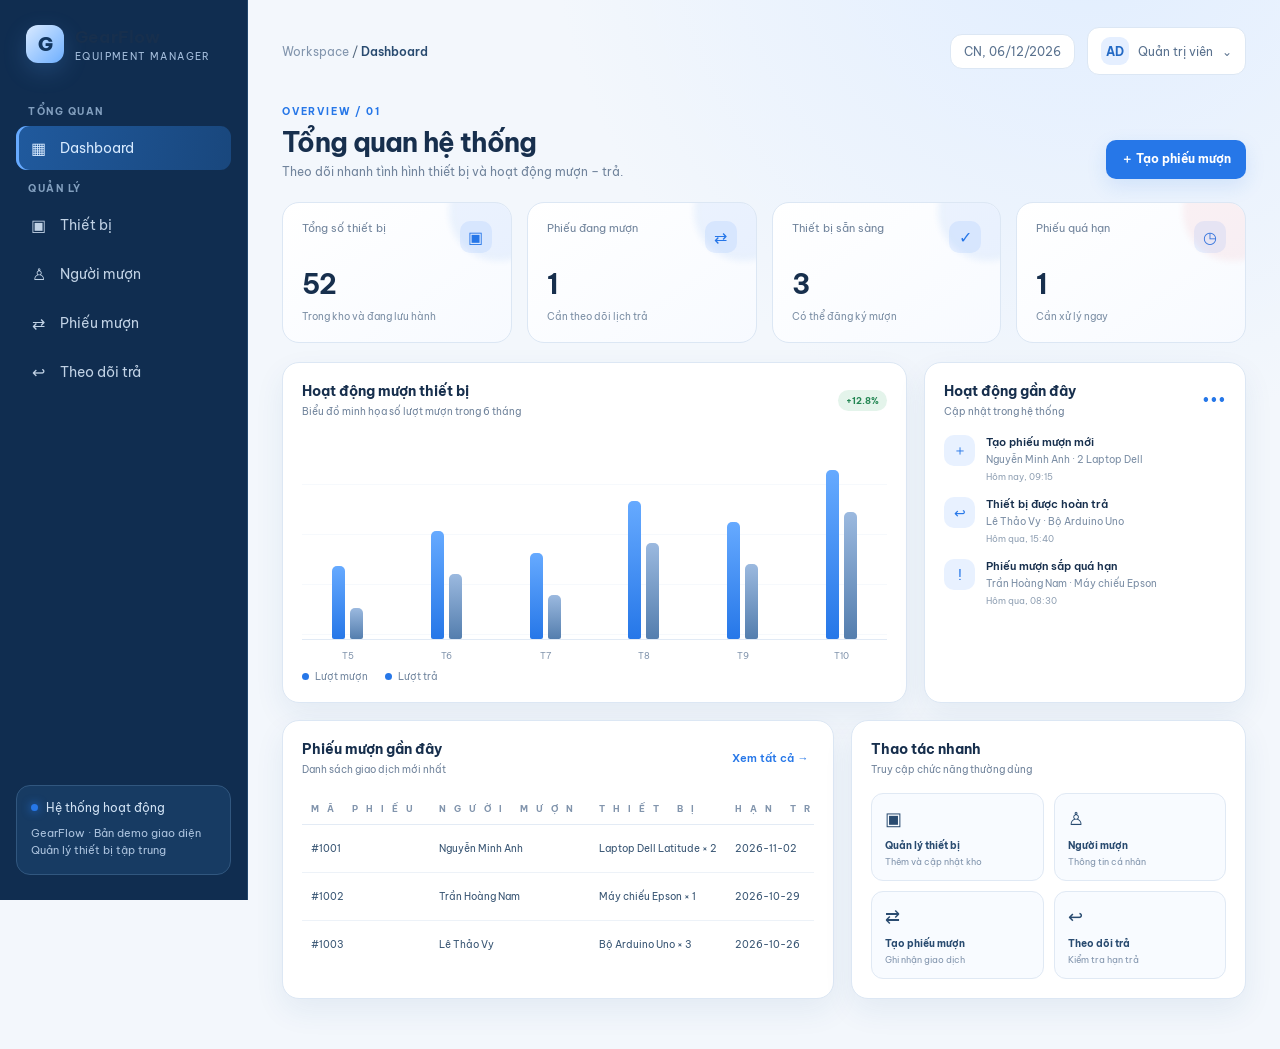
==== index.html @ e026d4c3 "form dự án create html css trang chủ" ====
<!DOCTYPE html>
<html lang="vi">
<head>
<meta charset="UTF-8">
<meta name="viewport" content="width=device-width, initial-scale=1.0">
<title>GearFlow Blue | Quản lý mượn thiết bị</title>
<link rel="preconnect" href="https://fonts.googleapis.com">
<link rel="preconnect" href="https://fonts.gstatic.com" crossorigin>
<link href="https://fonts.googleapis.com/css2?family=Be+Vietnam+Pro:wght@400;500;600;700;800&display=swap" rel="stylesheet">
<link rel="stylesheet" href="main.css">

</head>
<body>
<div class="app">
<aside class="sidebar">
  <div class="brand"><div class="brand-mark">G</div><div><strong>GearFlow</strong><small>EQUIPMENT MANAGER</small></div></div>
  <div class="nav-label">TỔNG QUAN</div>
  <nav class="nav">
    <button class="active" data-page="dashboard"><span class="ico">▦</span><span class="nav-text">Dashboard</span></button>
  </nav>
  <div class="nav-label">QUẢN LÝ</div>
  <nav class="nav">
    <button data-page="devices"><span class="ico">▣</span><span class="nav-text">Thiết bị</span></button>
    <button data-page="borrowers"><span class="ico">♙</span><span class="nav-text">Người mượn</span></button>
    <button data-page="loans"><span class="ico">⇄</span><span class="nav-text">Phiếu mượn</span></button>
    <button data-page="returns"><span class="ico">↩</span><span class="nav-text">Theo dõi trả</span></button>
  </nav>
  <div class="sidebar-bottom"><div class="online"><span class="dot"></span> Hệ thống hoạt động</div><p>GearFlow · Bản demo giao diện<br>Quản lý thiết bị tập trung</p></div>
</aside>
<main class="main">
  <div class="topbar"><div class="crumb">Workspace <span style="color:#53677d">/</span> <b id="crumb">Dashboard</b></div><div class="top-right"><div class="date-chip" id="today"></div><div class="user-chip"><div class="avatar">AD</div><span>Quản trị viên</span>⌄</div></div></div>
  <section id="page"></section>
</main>
</div>
<div class="modal-backdrop" id="modalBackdrop"><div class="modal"><div class="modal-head"><h3 id="modalTitle">Thêm mới</h3><button class="close" onclick="closeModal()">×</button></div><form id="modalForm"><div id="modalFields" class="form-grid"></div><div class="modal-actions"><button type="button" class="btn btn-ghost" onclick="closeModal()">Hủy</button><button class="btn btn-primary" type="submit">Lưu thông tin</button></div></form></div></div>
<div class="toast" id="toast"></div>
<script>
const seed = {
 devices:[
  {id:1,name:'Laptop Dell Latitude',type:'Máy tính',status:'Đang cho mượn',qty:12,icon:'💻'},
  {id:2,name:'Máy chiếu Epson',type:'Thiết bị trình chiếu',status:'Sẵn sàng',qty:6,icon:'📽️'},
  {id:3,name:'Bộ Arduino Uno',type:'Thiết bị thực hành',status:'Sẵn sàng',qty:20,icon:'🔌'},
  {id:4,name:'Camera Canon',type:'Thiết bị ghi hình',status:'Bảo trì',qty:4,icon:'📷'},
  {id:5,name:'Máy đo điện đa năng',type:'Dụng cụ đo',status:'Sẵn sàng',qty:10,icon:'🔧'}
 ],
 borrowers:[
  {id:1,name:'Nguyễn Minh Anh',unit:'Khoa Công nghệ thông tin',phone:'0901 234 567'},
  {id:2,name:'Trần Hoàng Nam',unit:'Phòng thí nghiệm A',phone:'0912 345 678'},
  {id:3,name:'Lê Thảo Vy',unit:'Khoa Điện - Điện tử',phone:'0987 654 321'}
 ],
 loans:[
  {id:1001,borrower:'Nguyễn Minh Anh',device:'Laptop Dell Latitude',qty:2,borrowDate:'2026-10-27',dueDate:'2026-11-02',returnDate:'',status:'Đang mượn'},
  {id:1002,borrower:'Trần Hoàng Nam',device:'Máy chiếu Epson',qty:1,borrowDate:'2026-10-25',dueDate:'2026-10-29',returnDate:'',status:'Quá hạn'},
  {id:1003,borrower:'Lê Thảo Vy',device:'Bộ Arduino Uno',qty:3,borrowDate:'2026-10-20',dueDate:'2026-10-26',returnDate:'2026-10-26',status:'Đã trả'}
 ]
};
let data = JSON.parse(localStorage.getItem('gearflow_demo')||'null') || seed;
let currentPage='dashboard', editing=null, modalType='';
const $=s=>document.querySelector(s);
const save=()=>localStorage.setItem('gearflow_demo',JSON.stringify(data));
const money=n=>new Intl.NumberFormat('vi-VN').format(n);
function toast(msg){const t=$('#toast');t.textContent=msg;t.classList.add('show');setTimeout(()=>t.classList.remove('show'),2200)}
function statusClass(s){return s==='Sẵn sàng'||s==='Đã trả'?'green':s==='Quá hạn'||s==='Bảo trì'?'red':s==='Đang mượn'||s==='Đang cho mượn'?'blue':'yellow'}
function head(kicker,title,desc,button=''){return `<div class="page-head"><div><div class="eyebrow">${kicker}</div><h1>${title}</h1><p>${desc}</p></div>${button}</div>`}
function stat(label,value,icon,note,color='var(--green)'){return `<div class="stat" style="--glow:${color}"><div class="stat-top"><span>${label}</span><span class="stat-icon">${icon}</span></div><strong>${value}</strong><small>${note}</small></div>`}
function dashboard(){
 const total=data.devices.reduce((s,d)=>s+Number(d.qty),0), active=data.loans.filter(x=>x.status==='Đang mượn').length, overdue=data.loans.filter(x=>x.status==='Quá hạn').length, ready=data.devices.filter(x=>x.status==='Sẵn sàng').length;
 return head('OVERVIEW / 01','Tổng quan hệ thống','Theo dõi nhanh tình hình thiết bị và hoạt động mượn – trả.','<button class="btn btn-primary" onclick="openModal(\'loan\')">＋ Tạo phiếu mượn</button>')+
 `<div class="stats">${stat('Tổng số thiết bị',total,'▣','Trong kho và đang lưu hành')}${stat('Phiếu đang mượn',active,'⇄','Cần theo dõi lịch trả', 'var(--blue)')}${stat('Thiết bị sẵn sàng',ready,'✓','Có thể đăng ký mượn')}${stat('Phiếu quá hạn',overdue,'◷','Cần xử lý ngay','var(--red)')}</div>
 <div class="grid-main"><div class="panel"><div class="panel-head"><div><h3>Hoạt động mượn thiết bị</h3><p>Biểu đồ minh họa số lượt mượn trong 6 tháng</p></div><span class="status green">+12.8%</span></div><div class="chart">${[38,56,45,72,61,88].map((v,i)=>`<div class="bar-group"><div class="bar" style="height:${v}%"></div><div class="bar alt" style="height:${Math.max(10,v-22)}%"></div><span class="bar-label">${['T5','T6','T7','T8','T9','T10'][i]}</span></div>`).join('')}</div><div class="chart-legend"><span><i class="legend-dot"></i>Lượt mượn</span><span><i class="legend-dot blue"></i>Lượt trả</span></div></div>
 <div class="panel"><div class="panel-head"><div><h3>Hoạt động gần đây</h3><p>Cập nhật trong hệ thống</p></div><span style="color:var(--green)">•••</span></div><div class="activity"><div class="activity-item"><div class="activity-icon">＋</div><div><strong>Tạo phiếu mượn mới</strong><p>Nguyễn Minh Anh · 2 Laptop Dell</p><time>Hôm nay, 09:15</time></div></div><div class="activity-item"><div class="activity-icon">↩</div><div><strong>Thiết bị được hoàn trả</strong><p>Lê Thảo Vy · Bộ Arduino Uno</p><time>Hôm qua, 15:40</time></div></div><div class="activity-item"><div class="activity-icon">!</div><div><strong>Phiếu mượn sắp quá hạn</strong><p>Trần Hoàng Nam · Máy chiếu Epson</p><time>Hôm qua, 08:30</time></div></div></div></div></div>
 <div class="lower-grid"><div class="panel"><div class="panel-head"><div><h3>Phiếu mượn gần đây</h3><p>Danh sách giao dịch mới nhất</p></div><button class="text-link" onclick="go('loans')">Xem tất cả →</button></div>${loanTable(data.loans.slice(0,4))}</div><div class="panel"><div class="panel-head"><div><h3>Thao tác nhanh</h3><p>Truy cập chức năng thường dùng</p></div></div><div class="quick-grid"><button class="quick" onclick="go('devices')"><span>▣</span><b>Quản lý thiết bị</b><small>Thêm và cập nhật kho</small></button><button class="quick" onclick="go('borrowers')"><span>♙</span><b>Người mượn</b><small>Thông tin cá nhân</small></button><button class="quick" onclick="openModal('loan')"><span>⇄</span><b>Tạo phiếu mượn</b><small>Ghi nhận giao dịch</small></button><button class="quick" onclick="go('returns')"><span>↩</span><b>Theo dõi trả</b><small>Kiểm tra hạn trả</small></button></div></div></div>`;
}
function loanTable(rows){if(!rows.length)return '<div class="empty"><div>▤</div>Chưa có phiếu mượn</div>';return `<div class="table-wrap"><table><thead><tr><th>MÃ PHIẾU</th><th>NGƯỜI MƯỢN</th><th>THIẾT BỊ</th><th>HẠN TRẢ</th><th>TRẠNG THÁI</th></tr></thead><tbody>${rows.map(l=>`<tr><td>#${l.id}</td><td>${l.borrower}</td><td>${l.device} × ${l.qty}</td><td>${l.dueDate}</td><td><span class="status ${statusClass(l.status)}">${l.status}</span></td></tr>`).join('')}</tbody></table></div>`}
function devicesPage(){return head('ASSET MANAGEMENT / 02','Quản lý thiết bị','Quản lý danh mục, số lượng và tình trạng thiết bị.','<button class="btn btn-primary" onclick="openModal(\'device\')">＋ Thêm thiết bị</button>')+`<div class="panel"><div class="toolbar"><div class="search"><input id="searchBox" placeholder="Tìm tên hoặc loại thiết bị..." oninput="filterRows()"></div><select id="filterStatus" onchange="filterRows()"><option value="">Tất cả tình trạng</option><option>Sẵn sàng</option><option>Đang cho mượn</option><option>Bảo trì</option></select></div><div id="tableArea">${deviceTable(data.devices)}</div></div>`}
function deviceTable(rows){return `<div class="table-wrap"><table><thead><tr><th>THIẾT BỊ</th><th>MÃ ID</th><th>LOẠI</th><th>SỐ LƯỢNG</th><th>TÌNH TRẠNG</th><th>THAO TÁC</th></tr></thead><tbody>${rows.map(d=>`<tr><td><div class="device-cell"><div class="device-pic">${d.icon||'▣'}</div><div><b>${d.name}</b><small>Kho thiết bị GearFlow</small></div></div></td><td>TB-${String(d.id).padStart(3,'0')}</td><td>${d.type}</td><td>${d.qty}</td><td><span class="status ${statusClass(d.status)}">${d.status}</span></td><td><button class="action-btn" onclick="editItem('device',${d.id})">Sửa</button><button class="action-btn" onclick="deleteItem('device',${d.id})">Xóa</button></td></tr>`).join('')}</tbody></table></div>`}
function borrowersPage(){return head('PEOPLE / 03','Quản lý người mượn','Lưu trữ thông tin cá nhân và đơn vị công tác.','<button class="btn btn-primary" onclick="openModal(\'borrower\')">＋ Thêm người mượn</button>')+`<div class="panel"><div class="toolbar"><div class="search"><input id="searchBox" placeholder="Tìm họ tên, đơn vị, số điện thoại..." oninput="filterRows()"></div></div><div id="tableArea">${borrowerTable(data.borrowers)}</div></div>`}
function borrowerTable(rows){return `<div class="table-wrap"><table><thead><tr><th>NGƯỜI MƯỢN</th><th>MÃ ID</th><th>ĐƠN VỊ</th><th>SỐ ĐIỆN THOẠI</th><th>THAO TÁC</th></tr></thead><tbody>${rows.map(b=>`<tr><td><div class="device-cell"><div class="avatar">${b.name.split(' ').slice(-2).map(x=>x[0]).join('')}</div><b>${b.name}</b></div></td><td>NM-${String(b.id).padStart(3,'0')}</td><td>${b.unit}</td><td>${b.phone}</td><td><button class="action-btn" onclick="editItem('borrower',${b.id})">Sửa</button><button class="action-btn" onclick="deleteItem('borrower',${b.id})">Xóa</button></td></tr>`).join('')}</tbody></table></div>`}
function loansPage(){return head('BORROWING / 04','Quản lý phiếu mượn','Tạo phiếu, ghi nhận thiết bị và thời gian mượn – trả.','<button class="btn btn-primary" onclick="openModal(\'loan\')">＋ Tạo phiếu mượn</button>')+`<div class="panel"><div class="toolbar"><div class="search"><input id="searchBox" placeholder="Tìm mã phiếu hoặc người mượn..." oninput="filterRows()"></div><select id="filterStatus" onchange="filterRows()"><option value="">Tất cả trạng thái</option><option>Đang mượn</option><option>Quá hạn</option><option>Đã trả</option></select></div><div id="tableArea">${fullLoanTable(data.loans)}</div></div>`}
function fullLoanTable(rows){return `<div class="table-wrap"><table><thead><tr><th>MÃ PHIẾU</th><th>NGƯỜI MƯỢN</th><th>THIẾT BỊ</th><th>SL</th><th>NGÀY MƯỢN</th><th>HẸN TRẢ</th><th>TRẠNG THÁI</th><th>THAO TÁC</th></tr></thead><tbody>${rows.map(l=>`<tr><td>#${l.id}</td><td>${l.borrower}</td><td>${l.device}</td><td>${l.qty}</td><td>${l.borrowDate}</td><td>${l.dueDate}</td><td><span class="status ${statusClass(l.status)}">${l.status}</span></td><td>${l.status!=='Đã trả'?`<button class="action-btn" onclick="markReturned(${l.id})">Xác nhận trả</button>`:'—'}</td></tr>`).join('')}</tbody></table></div>`}
function returnsPage(){const active=data.loans.filter(l=>l.status!=='Đã trả');return head('RETURN TRACKING / 05','Theo dõi trả thiết bị','Kiểm tra hạn trả, xác nhận hoàn trả và ghi nhận tình trạng.','')+`<div class="stats">${stat('Chờ hoàn trả',active.length,'↩','Phiếu chưa hoàn tất')}${stat('Quá hạn',active.filter(l=>l.status==='Quá hạn').length,'◷','Cần liên hệ người mượn','var(--red)')}${stat('Đã hoàn tất',data.loans.filter(l=>l.status==='Đã trả').length,'✓','Đã xác nhận trả')}${stat('Đang mượn',active.filter(l=>l.status==='Đang mượn').length,'⇄','Trong thời hạn','var(--blue)')}</div><div class="panel"><div class="panel-head"><div><h3>Danh sách cần theo dõi</h3><p>Xác nhận trả sau khi kiểm tra thiết bị thực tế</p></div></div>${fullLoanTable(active)}</div>`}
function render(){const names={dashboard:'Dashboard',devices:'Thiết bị',borrowers:'Người mượn',loans:'Phiếu mượn',returns:'Theo dõi trả'};$('#crumb').textContent=names[currentPage];$('#page').innerHTML=({dashboard,devices:devicesPage,borrowers:borrowersPage,loans:loansPage,returns:returnsPage}[currentPage])();document.querySelectorAll('.nav button').forEach(b=>b.classList.toggle('active',b.dataset.page===currentPage))}
function go(p){currentPage=p;render()}
document.querySelectorAll('.nav button').forEach(b=>b.addEventListener('click',()=>go(b.dataset.page)));
function filterRows(){const q=($('#searchBox')?.value||'').toLowerCase(),s=$('#filterStatus')?.value||'';if(currentPage==='devices')$('#tableArea').innerHTML=deviceTable(data.devices.filter(x=>(x.name+x.type).toLowerCase().includes(q)&&(!s||x.status===s)));if(currentPage==='borrowers')$('#tableArea').innerHTML=borrowerTable(data.borrowers.filter(x=>(x.name+x.unit+x.phone).toLowerCase().includes(q)));if(currentPage==='loans')$('#tableArea').innerHTML=fullLoanTable(data.loans.filter(x=>(String(x.id)+x.borrower+x.device).toLowerCase().includes(q)&&(!s||x.status===s)))}
const schemas={
 device:[['name','Tên thiết bị','text'],['type','Loại thiết bị','text'],['qty','Số lượng','number'],['status','Tình trạng','select',['Sẵn sàng','Đang cho mượn','Bảo trì']],['icon','Biểu tượng (emoji)','text']],
 borrower:[['name','Họ và tên','text'],['unit','Đơn vị','text'],['phone','Số điện thoại','tel']],
 loan:[['borrower','Người mượn','selectBorrower'],['device','Thiết bị','selectDevice'],['qty','Số lượng mượn','number'],['borrowDate','Ngày mượn','date'],['dueDate','Ngày hẹn trả','date']]
};
function openModal(type,item=null){modalType=type;editing=item;const labels={device:'Thiết bị',borrower:'Người mượn',loan:'Phiếu mượn'};$('#modalTitle').textContent=(item?'Cập nhật ':'Thêm ')+labels[type];$('#modalFields').innerHTML=schemas[type].map(f=>{let [key,label,kind,opts]=f,val=item?.[key]??(key==='qty'?1:'');let control=kind==='select'?`<select name="${key}">${opts.map(o=>`<option ${o===val?'selected':''}>${o}</option>`).join('')}</select>`:kind==='selectBorrower'?`<select name="${key}">${data.borrowers.map(b=>`<option ${b.name===val?'selected':''}>${b.name}</option>`).join('')}</select>`:kind==='selectDevice'?`<select name="${key}">${data.devices.map(d=>`<option ${d.name===val?'selected':''}>${d.name}</option>`).join('')}</select>`:`<input name="${key}" type="${kind}" value="${val}" ${key==='qty'?'min="1"':''} required>`;return `<div class="form-group ${key==='unit'?'full':''}"><label>${label}</label>${control}</div>`}).join('');$('#modalBackdrop').classList.add('show')}
function closeModal(){$('#modalBackdrop').classList.remove('show')}
$('#modalForm').addEventListener('submit',e=>{e.preventDefault();const obj=Object.fromEntries(new FormData(e.target).entries());if(modalType==='device'||modalType==='loan')obj.qty=Number(obj.qty);if(editing){const arr=modalType==='device'?data.devices:modalType==='borrower'?data.borrowers:data.loans;Object.assign(arr.find(x=>x.id===editing.id),obj)}else if(modalType==='loan'){obj.id=Math.max(1000,...data.loans.map(x=>x.id))+1;obj.returnDate='';obj.status='Đang mượn';data.loans.unshift(obj)}else{const arr=modalType==='device'?data.devices:data.borrowers;obj.id=Math.max(0,...arr.map(x=>x.id))+1;data[modalType==='device'?'devices':'borrowers'].unshift(obj)}save();closeModal();render();toast('Đã lưu thông tin thành công')});
function editItem(type,id){const arr=type==='device'?data.devices:data.borrowers;openModal(type,arr.find(x=>x.id===id))}
function deleteItem(type,id){if(!confirm('Bạn có chắc muốn xóa mục này?'))return;const key=type==='device'?'devices':'borrowers';data[key]=data[key].filter(x=>x.id!==id);save();render();toast('Đã xóa dữ liệu')}
function markReturned(id){const l=data.loans.find(x=>x.id===id);if(!l)return;l.status='Đã trả';l.returnDate=new Date().toISOString().slice(0,10);save();render();toast('Đã xác nhận hoàn trả thiết bị')}
$('#today').textContent=new Intl.DateTimeFormat('vi-VN',{weekday:'short',day:'2-digit',month:'2-digit',year:'numeric'}).format(new Date());
render();
</script>
</body>
</html>
---- main.css ----
:root{
  --bg:#0b1018;--panel:#121b27;
  --panel2:#172332;--line:#253447;
  --text:#edf4fb;--muted:#91a2b7;
  --green:#42e0a1;--green2:#1a9d75;
  --blue:#58a6ff;--yellow:#f6c768;
  --red:#ff6b78;--purple:#b79aff;
  --radius:17px;--shadow:0 16px 40px rgba(0,0,0,.22)
}
*{box-sizing:border-box}
body{
    margin:0;
    background:radial-gradient(circle at 80% -10%,#1a3440 0,transparent 30%),var(--bg);color:var(--text);
    font-family:'Be Vietnam Pro',sans-serif;
    font-size:14px}
button,input,select{
    font:inherit
}
button{
    cursor:pointer
}
.app{
    display:flex;
    min-height:100vh
}
.sidebar{
    width:248px;
    background:#0d1520;
    border-right:1px solid var(--line);
    padding:25px 16px;position:fixed;
    inset:0 auto 0 0;display:flex;
    flex-direction:column;
    z-index:5
}
.brand{
    display:flex;
    align-items:center;
    gap:11px;
    padding:0 10px 30px
}
.brand-mark{
    width:38px;
    height:38px;
    border-radius:12px;
    background:linear-gradient(135deg,var(--green),#158b80);
    display:grid;
    place-items:center;
    color:#07140f;
    font-weight:900;
    font-size:19px;
    box-shadow:0 8px 24px #25d69a33
}
.brand strong{
    font-size:17px;
    letter-spacing:.2px
}
.brand small{
    display:block;
    color:var(--muted);
    font-size:10px;
    margin-top:2px;
    letter-spacing:1.4px
}
.nav-label{
    font-size:10px;
    color:#64768b;
    font-weight:700;
    letter-spacing:1.5px;
    padding:12px 12px 8px
}
.nav{
    display:grid;
    gap:5px
}
.nav button{
    border:0;
    background:transparent;
    color:#9eafc2;
    text-align:left;
    padding:12px 13px;
    border-radius:11px;
    display:flex;
    align-items:center;
    gap:12px;
    transition:.2s
}
.nav button:hover{
    background:#172536;
    color:#fff
}
.nav button.active{
    background:linear-gradient(100deg,#1b493e,#17352f);
    color:var(--green);
    box-shadow:inset 3px 0 var(--green)
}
.nav .ico{
    width:19px;
    text-align:center;
    font-size:16px
}
.sidebar-bottom{
    margin-top:auto;
    border:1px solid var(--line);
    border-radius:14px;
    padding:14px;
    background:#121e2b
}
.online{
    display:flex;
    align-items:center;
    gap:8px;
    color:#b8c6d5;
    font-size:12px
}
.dot{
    width:7px;
    height:7px;
    background:var(--green);
    border-radius:50%;
    box-shadow:0 0 10px var(--green)
}
.sidebar-bottom p{
    font-size:11px;
    color:var(--muted);
    line-height:1.6;margin:10px 0 0
}
.main{
    margin-left:248px;
    width:calc(100% - 248px);
    padding:27px 34px 50px;
    max-width:1700px
}
.topbar{
    display:flex;
    justify-content:space-between;
    align-items:center;
    margin-bottom:30px;
    gap:16px
}
.crumb{
    color:var(--muted);
    font-size:12px
}
.crumb b{
    color:var(--text);
    font-weight:600
}
.top-right{
    display:flex;
    align-items:center;
    gap:12px
}
.date-chip,.user-chip{
    border:1px solid var(--line);
    background:#111b27;border-radius:12px;
    padding:9px 13px;
    color:#b9c8d8;
    font-size:12px
}
.user-chip{
    display:flex;
    align-items:center;
    gap:9px
}
.avatar{
    width:28px;
    height:28px;
    border-radius:9px;
    background:#254c48;
    color:var(--green);
    display:grid;
    place-items:center;
    font-weight:700
}
.page-head{
    display:flex;
    justify-content:space-between;
    align-items:flex-end;
    margin-bottom:23px;
    gap:15px
}
.eyebrow{
    color:var(--green);
    font-size:10px;
    letter-spacing:1.8px;
    font-weight:700;
    text-transform:uppercase
}
.page-head h1{
    font-size:27px;
    margin:7px 0 5px;
    letter-spacing:-.7px
}
.page-head p{
    margin:0;
    color:var(--muted);
    font-size:12px
}
.btn{
    border:0;
    border-radius:10px;
    padding:11px 15px;
    font-weight:700;
    font-size:12px;
    display:inline-flex;
    align-items:center;
    gap:8px
}
.btn-primary{
    background:var(--green);
    color:#06150f;
    box-shadow:0 7px 20px #42e0a122
}
.btn-primary:hover{
    background:#6af0b9
}
.btn-ghost{
    background:#1a2939;
    color:#d7e4f1;
    border:1px solid var(--line)
}
.btn-danger{
    background:#48232c;
    color:#ff9aa4;
    border:1px solid #67313b
}
.stats{
    display:grid;
    grid-template-columns:repeat(4,1fr);
    gap:15px;
    margin-bottom:19px
}
.stat{
    background:linear-gradient(145deg,#152231,#111a26);
    border:1px solid var(--line);border-radius:var(--radius);
    padding:18px 19px;
    position:relative;
    overflow:hidden
}
.stat:after{
    content:"";
    position:absolute;
    width:100px;
    height:100px;
    border-radius:50%;
    right:-38px;
    top:-42px;
    background:var(--glow,#42e0a1);
    opacity:.08;filter:blur(3px)
}
.stat-top{
    display:flex;
    justify-content:space-between;
    color:var(--muted);
    font-size:11px
}
.stat-icon{
    width:32px;
    height:32px;
    border-radius:10px;
    background:#203b38;
    color:var(--green);
    display:grid;
    place-items:center;
    font-size:16px
}
.stat strong{
    display:block;
    font-size:27px;
    margin:14px 0 5px;
    letter-spacing:-1px
}
.stat small{
    color:var(--muted);
    font-size:10px
}
.up{
    color:var(--green)!important
}
.grid-main{
    display:grid;
    grid-template-columns:minmax(0,1.65fr) minmax(260px,.85fr);
    gap:17px
}
.panel{
    background:var(--panel);
    border:1px solid var(--line);
    border-radius:var(--radius);
    padding:19px;box-shadow:var(--shadow);
    min-width:0
}
.panel-head{
    display:flex;
    justify-content:space-between;
    align-items:center;
    margin-bottom:17px;
    gap:10px
}
.panel-head h3{
    margin:0;
    font-size:14px
}
.panel-head p{
    margin:5px 0 0;
    color:var(--muted);
    font-size:10px
}
.text-link{
    background:none;
    border:0;
    color:var(--green);
    font-size:11px;
    font-weight:600
}
.chart{
    height:205px;
    display:flex;
    align-items:flex-end;
    gap:15px;
    padding:12px 4px 0;
    border-bottom:1px solid var(--line);
    background:repeating-linear-gradient(to bottom,transparent 0,transparent 49px,#233142 50px)
}
.bar-group{
    height:100%;
    flex:1;
    display:flex;
    align-items:flex-end;
    justify-content:center;
    gap:5px;position:relative
}
.bar{
    width:13px;
    border-radius:5px 5px 2px 2px;
    background:linear-gradient(180deg,var(--green),#1b8d70);
    min-height:4px
}
.bar.alt{
    background:linear-gradient(180deg,#538fca,#315b8b)
}
.bar-label{
    position:absolute;
    bottom:-22px;
    color:#8192a6;
    font-size:9px
}
.chart-legend{
    display:flex;
    gap:17px;
    margin-top:30px;
    color:var(--muted);
    font-size:10px
}
.legend-dot{
    display:inline-block;
    width:7px;
    height:7px;
    border-radius:50%;
    margin-right:6px;
    background:var(--green)
}
.legend-dot.blue{
    background:var(--blue)
}
.activity{
    display:grid;
    gap:15px
}
.activity-item{
    display:flex;
    gap:11px;
    align-items:flex-start
}
.activity-icon{
    width:31px;
    height:31px;
    border-radius:10px;
    background:#20372f;
    color:var(--green);
    display:grid;
    place-items:center;
    flex:none
}
.activity-item strong{
    display:block;
    font-size:11px;
    font-weight:600
}
.activity-item p{
    font-size:10px;
    color:var(--muted);
    margin:4px 0 0
}
.activity-item time{
    display:block;
    font-size:9px;
    color:#71849a;
    margin-top:5px
}
.lower-grid{
    display:grid;
    grid-template-columns:
    1.4fr 1fr;
    gap:17px;
    margin-top:17px
}
.table-wrap{
    overflow:auto
}
table{
    width:100%;
    border-collapse:collapse;
    white-space:nowrap
}
th{
    text-align:left;
    color:#75899f;
    font-size:9px;
    font-weight:700;
    letter-spacing:8px;
    padding:10px 9px;
    border-bottom:1px solid var(--line)
}
td{
    padding:13px 9px;
    border-bottom:1px solid #202d3c;
    font-size:10px;
    color:#d2deea
}
tbody tr:last-child td{
    border-bottom:0
}
.device-cell{
    display:flex;
    align-items:center;
    gap:9px
}
.device-pic{
    width:31px;
    height:31px;
    border-radius:9px;
    background:#20313c;
    display:grid;
    place-items:center;
    font-size:15px
}
.device-cell b{
    font-size:10px
}
.device-cell small{
    display:block;
    color:var(--muted);
    font-size:9px;
    margin-top:3px
}
.status{
    padding:5px 8px;
    border-radius:20px;
    font-size:9px;
    font-weight:700;
    display:inline-block
}
.status.green{
    background:#153a30;
    color:#5ce7ad
}
.status.yellow{
    background:#40351d;
    color:#f6ce75
}
.status.red{
    background:#42232b;
    color:#ff8c98
}
.status.blue{
    background:#1b3048;
    color:#83bdff
}
.quick-grid{
    display:grid;
    grid-template-columns:1fr 1fr;
    gap:10px
}
.quick{
    border:1px solid var(--line);
    border-radius:12px;
    padding:13px;
    background:#142130;
    color:#dbe6f1;
    text-align:left
}
.quick:hover{
    border-color:#3c8c72;
    background:#18302e
}
.quick span{
    font-size:18px
}
.quick b{
    display:block;
    font-size:10px;
    margin-top:9px
}
.quick small{
    display:block;
    color:var(--muted);
    font-size:9px;
    margin-top:4px
}
.toolbar{
    display:flex;
    gap:10px;
    flex-wrap:wrap;
    margin-bottom:15px
}
.search{
    flex:1;
    min-width:190px;
    position:relative
}
.search input{
    width:100%;
    padding:11px 13px 11px 36px
}
.search:before{
    content:"⌕";
    position:absolute;
    left:13px;
    top:7px;
    font-size:21px;
    color:#8294a8
}
.field,input,select{
    background:#0f1925;
    border:1px solid var(--line);
    color:var(--text);
    border-radius:9px;
    padding:10px 11px;
    outline:none
}
.field:focus,input:focus,select:focus{
    border-color:var(--green);
    box-shadow:0 0 0 3px #42e0a11a
}
.toolbar select{
    min-width:145px
}
.action-btn{
    border:1px solid var(--line);
    background:#1a2938;
    color:#bcd0e0;
    border-radius:8px;
    padding:6px 9px;
    font-size:10px;
    margin-right:4px
}
.action-btn:hover{
    border-color:var(--green);
    color:var(--green)
}
.form-grid{
    display:grid;
    grid-template-columns:1fr 1fr;
    gap:13px
}
.form-group{
    display:grid;
    gap:6px
}
.form-group label{
    font-size:10px;
    color:#a9b9c9
}
.form-group input,.form-group select{
    width:100%
}
.form-group.full{
    grid-column:1/-1
}
.modal-backdrop{
    position:fixed;
    inset:0;background:#03070dcc;
    display:none;
    align-items:center;
    justify-content:center;
    padding:18px;
    z-index:20
}
.modal-backdrop.show{
    display:flex
}
.modal{
    width:min(520px,100%);
    background:#121d2a;
    border:1px solid #304257;
    border-radius:18px;
    padding:22px;
    box-shadow:0 30px 90px #0009
}
.modal-head{
    display:flex;
    justify-content:space-between;
    align-items:center;
    margin-bottom:18px
}
.modal-head h3{
    margin:0;
    font-size:16px
}
.close{
    background:none;
    border:0;
    color:#9aabba;
    font-size:23px
}
.modal-actions{
    display:flex;justify-content:flex-end;
    gap:9px;
    margin-top:20px
}
.empty{
    text-align:center;
    padding:35px;
    color:var(--muted)
}
.empty div{
    font-size:30px;
    margin-bottom:10px
}
.toast{
    position:fixed;
    right:24px;
    bottom:24px;
    background:#18372e;
    border:1px solid #2d765d;
    color:#a6f4d1;
    padding:12px 17px;
    border-radius:11px;
    font-size:12px;
    opacity:0;
    transform:translateY(10px);
    transition:25s;
    pointer-events:none;
    z-index:40
}
.toast.show{
    opacity:1;
    transform:translateY(0)
}
.mobile-menu{
    display:none
}
@media(max-width:1050px){
    .stats{
        grid-template-columns:repeat(2,1fr)
    }
    .grid-main,.lower-grid{
        grid-template-columns:1fr
    }
}
@media(max-width:720px){
    .sidebar{
        width:72px;
        padding:20px 9px
    }
    .brand{
        padding:0 7px 25px
    }
    .brand strong,.brand small,.nav-label,.nav button .nav-text,.sidebar-bottom{
        display:none
    }
    .nav button{
        justify-content:center;
        padding:13px 8px
    }
    .main{
        margin-left:72px;
        width:calc(100% - 72px);
        padding:20px 14px
    }
    .topbar{
        align-items:flex-start
    }
    .date-chip{
        display:none
    }
    .page-head{
        align-items:flex-start;
        flex-direction:column
    }
    .stats{
        gap:9px
    }
    .stat{
        padding:14px
    }
    .stat strong{
        font-size:23px
    }
    .stat-top{
        font-size:10px
    }
    .form-grid{
        grid-template-columns:1fr
    }
    .form-group.full{
        grid-column:auto
    }
}

/* BLUE THEME OVERRIDES */
:root{
 --bg:#f3f7fc;
 --panel:#ffffff;
 --panel2:#edf4fc;
 --line:#dce7f4;
 --text:#172f4d;
 --muted:#71849c;
 --green:#2677e8;
 --green2:#185fc0;
 --blue:#2677e8;
 --yellow:#e6a23c;
 --red:#e45c68;
 --purple:#8a76d6;
 --shadow:0 12px 30px rgba(31,76,130,.075)
}
body{
    background:radial-gradient(circle at 85% -10%,#e0edff 0,transparent 34%),var(--bg);color:var(--text)
}
.sidebar{
    background:#102d50;
    border-right:1px solid #23466c
}
.brand-mark{
    background:linear-gradient(135deg,#d9eaff,#6eafff);
    color:#12365f;
    box-shadow:0 8px 24px #66aaff33
}
.brand small{
    color:#a8c1df
}
.nav-label{
    color:#829fbe
}
.nav button{
    color:#c1d2e5
}
.nav button:hover{
    background:#1c416b;
    color:#fff
}
.nav button.active{
    background:linear-gradient(100deg,#205a9e,#19477d);
    color:#d7eaff;
    box-shadow:inset 3px 0 #67aaff
}
.sidebar-bottom{
    background:#173b63;
    border-color:#31577f
}
.online{
    color:#d1e2f4
}
.sidebar-bottom p{
    color:#adc4df
}
.crumb{
    color:#8295ad
}
.crumb b{
    color:#294b70
}
.date-chip,.user-chip{
    border-color:var(--line);
    background:#fff;
    color:#59718e
}
.avatar{
    background:#e5efff;
    color:#2369c4
}
.eyebrow{
    color:#2677e8
}
.stat{
    background:linear-gradient(145deg,#fff,#f7faff);
    border-color:var(--line)
}
.stat-top{
    color:#71849c
}
.stat-icon{
    background:#e7f0ff;
    color:#2677e8
}
.stat small{
    color:#7c8fa5
}
.panel{
    background:#fff;
    border-color:var(--line);
    box-shadow:var(--shadow)
}
.chart{
    border-bottom-color:#e1eaf5;
    background:repeating-linear-gradient(to bottom,transparent 0,transparent 49px,#edf3fa 50px)
}
.bar{
    background:linear-gradient(180deg,#66aaff,#2677e8)
}
.bar.alt{
    background:linear-gradient(180deg,#9bb9df,#547eae)
}
.bar-label{
    color:#8295ad
}
.chart-legend{
    color:#7488a0
}
.activity-icon{
    background:#e8f1ff;
    color:#2677e8
}
.activity-item p{
    color:#7b8ea5
}
.activity-item time{
    color:#91a1b4
}
th{
    color:#8295ad;border-bottom-color:#e3ebf5
}
td{
    color:#385573;border-bottom-color:#edf2f8
}
.device-pic{
    background:#eaf2fc
}
.status.green{
    background:#e4f4eb;
    color:#238653
}
.status.yellow{
    background:#fff3dc;
    color:#a8751e
}
.status.red{
    background:#fde9eb;
    color:#c34653
}
.status.blue{background:#e5efff;
    color:#276bc2
}
.quick{border-color:#e0e9f4;
    background:#f8fbff;
    color:#294b70
}
.quick:hover{
    border-color:#8ab8f0;
    background:#f0f6ff
}
.quick small{
    color:#8295ad
}
.field,input,select{
    background:#fbfdff;
    border-color:#dce7f4;
    color:#25496e
}
.field:focus,input:focus,select:focus{
    border-color:#5c9bea;
    box-shadow:0 0 0 3px #2677e81a
}
.toolbar select{
    background:#fbfdff
}
.search:before{
    color:#8aa0b9
}
.action-btn{
    border-color:#dce7f4;
    background:#f2f7fd;
    color:#527293
}
.action-btn:hover{
    border-color:#70a9ee;
    color:#236dca
}
.modal-backdrop{
    background:#102d5099
}
.modal{
    background:#fff;
    border-color:#d7e5f5;
    box-shadow:0 30px 90px #244a7330
}
.modal-head h3{
    color:#23466b
}
.close{
    color:#8498ae
}
.btn-primary{
    background:#2677e8;
    color:#fff;
    box-shadow:0 7px 20px #2677e822
}
.btn-primary:hover{
    background:#185fc0
}
.btn-ghost{
    background:#f2f7fd;
    color:#456582;
    border-color:#dce7f4
}
.btn-danger{
    background:#fde9eb;
    color:#bf4651;
    border-color:#f3cbd0
}
.text-link{
    color:#2677e8
}
.toast{
    background:#e8f2ff;
    border-color:#b6d3f7;
    color:#245d9d
}
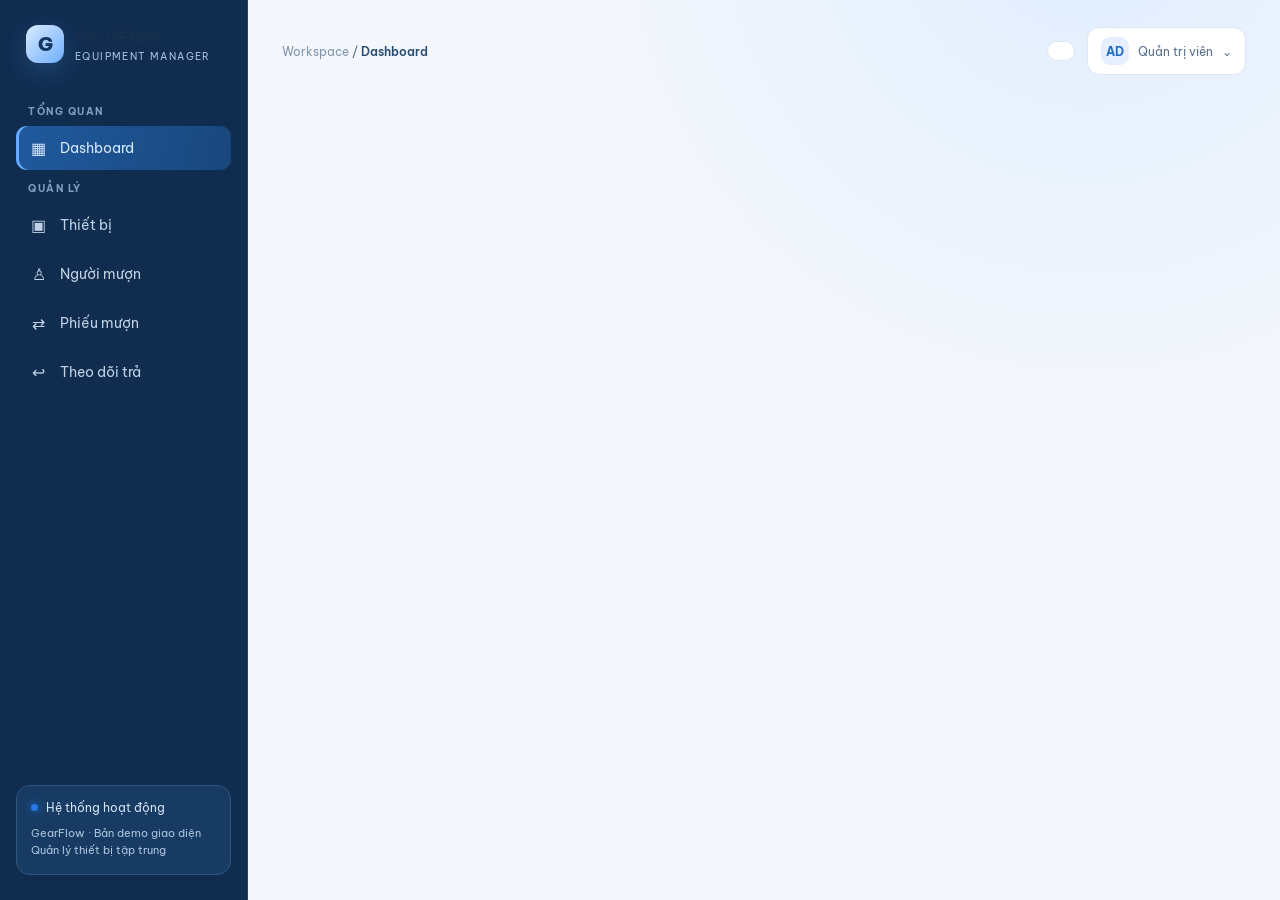
==== commit 2b5ff1c2: "Tách js ra khỏi html" ====
--- a/index.html
+++ b/index.html
@@ -34,68 +34,7 @@
 </div>
 <div class="modal-backdrop" id="modalBackdrop"><div class="modal"><div class="modal-head"><h3 id="modalTitle">Thêm mới</h3><button class="close" onclick="closeModal()">×</button></div><form id="modalForm"><div id="modalFields" class="form-grid"></div><div class="modal-actions"><button type="button" class="btn btn-ghost" onclick="closeModal()">Hủy</button><button class="btn btn-primary" type="submit">Lưu thông tin</button></div></form></div></div>
 <div class="toast" id="toast"></div>
-<script>
-const seed = {
- devices:[
-  {id:1,name:'Laptop Dell Latitude',type:'Máy tính',status:'Đang cho mượn',qty:12,icon:'💻'},
-  {id:2,name:'Máy chiếu Epson',type:'Thiết bị trình chiếu',status:'Sẵn sàng',qty:6,icon:'📽️'},
-  {id:3,name:'Bộ Arduino Uno',type:'Thiết bị thực hành',status:'Sẵn sàng',qty:20,icon:'🔌'},
-  {id:4,name:'Camera Canon',type:'Thiết bị ghi hình',status:'Bảo trì',qty:4,icon:'📷'},
-  {id:5,name:'Máy đo điện đa năng',type:'Dụng cụ đo',status:'Sẵn sàng',qty:10,icon:'🔧'}
- ],
- borrowers:[
-  {id:1,name:'Nguyễn Minh Anh',unit:'Khoa Công nghệ thông tin',phone:'0901 234 567'},
-  {id:2,name:'Trần Hoàng Nam',unit:'Phòng thí nghiệm A',phone:'0912 345 678'},
-  {id:3,name:'Lê Thảo Vy',unit:'Khoa Điện - Điện tử',phone:'0987 654 321'}
- ],
- loans:[
-  {id:1001,borrower:'Nguyễn Minh Anh',device:'Laptop Dell Latitude',qty:2,borrowDate:'2026-10-27',dueDate:'2026-11-02',returnDate:'',status:'Đang mượn'},
-  {id:1002,borrower:'Trần Hoàng Nam',device:'Máy chiếu Epson',qty:1,borrowDate:'2026-10-25',dueDate:'2026-10-29',returnDate:'',status:'Quá hạn'},
-  {id:1003,borrower:'Lê Thảo Vy',device:'Bộ Arduino Uno',qty:3,borrowDate:'2026-10-20',dueDate:'2026-10-26',returnDate:'2026-10-26',status:'Đã trả'}
- ]
-};
-let data = JSON.parse(localStorage.getItem('gearflow_demo')||'null') || seed;
-let currentPage='dashboard', editing=null, modalType='';
-const $=s=>document.querySelector(s);
-const save=()=>localStorage.setItem('gearflow_demo',JSON.stringify(data));
-const money=n=>new Intl.NumberFormat('vi-VN').format(n);
-function toast(msg){const t=$('#toast');t.textContent=msg;t.classList.add('show');setTimeout(()=>t.classList.remove('show'),2200)}
-function statusClass(s){return s==='Sẵn sàng'||s==='Đã trả'?'green':s==='Quá hạn'||s==='Bảo trì'?'red':s==='Đang mượn'||s==='Đang cho mượn'?'blue':'yellow'}
-function head(kicker,title,desc,button=''){return `<div class="page-head"><div><div class="eyebrow">${kicker}</div><h1>${title}</h1><p>${desc}</p></div>${button}</div>`}
-function stat(label,value,icon,note,color='var(--green)'){return `<div class="stat" style="--glow:${color}"><div class="stat-top"><span>${label}</span><span class="stat-icon">${icon}</span></div><strong>${value}</strong><small>${note}</small></div>`}
-function dashboard(){
- const total=data.devices.reduce((s,d)=>s+Number(d.qty),0), active=data.loans.filter(x=>x.status==='Đang mượn').length, overdue=data.loans.filter(x=>x.status==='Quá hạn').length, ready=data.devices.filter(x=>x.status==='Sẵn sàng').length;
- return head('OVERVIEW / 01','Tổng quan hệ thống','Theo dõi nhanh tình hình thiết bị và hoạt động mượn – trả.','<button class="btn btn-primary" onclick="openModal(\'loan\')">＋ Tạo phiếu mượn</button>')+
- `<div class="stats">${stat('Tổng số thiết bị',total,'▣','Trong kho và đang lưu hành')}${stat('Phiếu đang mượn',active,'⇄','Cần theo dõi lịch trả', 'var(--blue)')}${stat('Thiết bị sẵn sàng',ready,'✓','Có thể đăng ký mượn')}${stat('Phiếu quá hạn',overdue,'◷','Cần xử lý ngay','var(--red)')}</div>
- <div class="grid-main"><div class="panel"><div class="panel-head"><div><h3>Hoạt động mượn thiết bị</h3><p>Biểu đồ minh họa số lượt mượn trong 6 tháng</p></div><span class="status green">+12.8%</span></div><div class="chart">${[38,56,45,72,61,88].map((v,i)=>`<div class="bar-group"><div class="bar" style="height:${v}%"></div><div class="bar alt" style="height:${Math.max(10,v-22)}%"></div><span class="bar-label">${['T5','T6','T7','T8','T9','T10'][i]}</span></div>`).join('')}</div><div class="chart-legend"><span><i class="legend-dot"></i>Lượt mượn</span><span><i class="legend-dot blue"></i>Lượt trả</span></div></div>
- <div class="panel"><div class="panel-head"><div><h3>Hoạt động gần đây</h3><p>Cập nhật trong hệ thống</p></div><span style="color:var(--green)">•••</span></div><div class="activity"><div class="activity-item"><div class="activity-icon">＋</div><div><strong>Tạo phiếu mượn mới</strong><p>Nguyễn Minh Anh · 2 Laptop Dell</p><time>Hôm nay, 09:15</time></div></div><div class="activity-item"><div class="activity-icon">↩</div><div><strong>Thiết bị được hoàn trả</strong><p>Lê Thảo Vy · Bộ Arduino Uno</p><time>Hôm qua, 15:40</time></div></div><div class="activity-item"><div class="activity-icon">!</div><div><strong>Phiếu mượn sắp quá hạn</strong><p>Trần Hoàng Nam · Máy chiếu Epson</p><time>Hôm qua, 08:30</time></div></div></div></div></div>
- <div class="lower-grid"><div class="panel"><div class="panel-head"><div><h3>Phiếu mượn gần đây</h3><p>Danh sách giao dịch mới nhất</p></div><button class="text-link" onclick="go('loans')">Xem tất cả →</button></div>${loanTable(data.loans.slice(0,4))}</div><div class="panel"><div class="panel-head"><div><h3>Thao tác nhanh</h3><p>Truy cập chức năng thường dùng</p></div></div><div class="quick-grid"><button class="quick" onclick="go('devices')"><span>▣</span><b>Quản lý thiết bị</b><small>Thêm và cập nhật kho</small></button><button class="quick" onclick="go('borrowers')"><span>♙</span><b>Người mượn</b><small>Thông tin cá nhân</small></button><button class="quick" onclick="openModal('loan')"><span>⇄</span><b>Tạo phiếu mượn</b><small>Ghi nhận giao dịch</small></button><button class="quick" onclick="go('returns')"><span>↩</span><b>Theo dõi trả</b><small>Kiểm tra hạn trả</small></button></div></div></div>`;
-}
-function loanTable(rows){if(!rows.length)return '<div class="empty"><div>▤</div>Chưa có phiếu mượn</div>';return `<div class="table-wrap"><table><thead><tr><th>MÃ PHIẾU</th><th>NGƯỜI MƯỢN</th><th>THIẾT BỊ</th><th>HẠN TRẢ</th><th>TRẠNG THÁI</th></tr></thead><tbody>${rows.map(l=>`<tr><td>#${l.id}</td><td>${l.borrower}</td><td>${l.device} × ${l.qty}</td><td>${l.dueDate}</td><td><span class="status ${statusClass(l.status)}">${l.status}</span></td></tr>`).join('')}</tbody></table></div>`}
-function devicesPage(){return head('ASSET MANAGEMENT / 02','Quản lý thiết bị','Quản lý danh mục, số lượng và tình trạng thiết bị.','<button class="btn btn-primary" onclick="openModal(\'device\')">＋ Thêm thiết bị</button>')+`<div class="panel"><div class="toolbar"><div class="search"><input id="searchBox" placeholder="Tìm tên hoặc loại thiết bị..." oninput="filterRows()"></div><select id="filterStatus" onchange="filterRows()"><option value="">Tất cả tình trạng</option><option>Sẵn sàng</option><option>Đang cho mượn</option><option>Bảo trì</option></select></div><div id="tableArea">${deviceTable(data.devices)}</div></div>`}
-function deviceTable(rows){return `<div class="table-wrap"><table><thead><tr><th>THIẾT BỊ</th><th>MÃ ID</th><th>LOẠI</th><th>SỐ LƯỢNG</th><th>TÌNH TRẠNG</th><th>THAO TÁC</th></tr></thead><tbody>${rows.map(d=>`<tr><td><div class="device-cell"><div class="device-pic">${d.icon||'▣'}</div><div><b>${d.name}</b><small>Kho thiết bị GearFlow</small></div></div></td><td>TB-${String(d.id).padStart(3,'0')}</td><td>${d.type}</td><td>${d.qty}</td><td><span class="status ${statusClass(d.status)}">${d.status}</span></td><td><button class="action-btn" onclick="editItem('device',${d.id})">Sửa</button><button class="action-btn" onclick="deleteItem('device',${d.id})">Xóa</button></td></tr>`).join('')}</tbody></table></div>`}
-function borrowersPage(){return head('PEOPLE / 03','Quản lý người mượn','Lưu trữ thông tin cá nhân và đơn vị công tác.','<button class="btn btn-primary" onclick="openModal(\'borrower\')">＋ Thêm người mượn</button>')+`<div class="panel"><div class="toolbar"><div class="search"><input id="searchBox" placeholder="Tìm họ tên, đơn vị, số điện thoại..." oninput="filterRows()"></div></div><div id="tableArea">${borrowerTable(data.borrowers)}</div></div>`}
-function borrowerTable(rows){return `<div class="table-wrap"><table><thead><tr><th>NGƯỜI MƯỢN</th><th>MÃ ID</th><th>ĐƠN VỊ</th><th>SỐ ĐIỆN THOẠI</th><th>THAO TÁC</th></tr></thead><tbody>${rows.map(b=>`<tr><td><div class="device-cell"><div class="avatar">${b.name.split(' ').slice(-2).map(x=>x[0]).join('')}</div><b>${b.name}</b></div></td><td>NM-${String(b.id).padStart(3,'0')}</td><td>${b.unit}</td><td>${b.phone}</td><td><button class="action-btn" onclick="editItem('borrower',${b.id})">Sửa</button><button class="action-btn" onclick="deleteItem('borrower',${b.id})">Xóa</button></td></tr>`).join('')}</tbody></table></div>`}
-function loansPage(){return head('BORROWING / 04','Quản lý phiếu mượn','Tạo phiếu, ghi nhận thiết bị và thời gian mượn – trả.','<button class="btn btn-primary" onclick="openModal(\'loan\')">＋ Tạo phiếu mượn</button>')+`<div class="panel"><div class="toolbar"><div class="search"><input id="searchBox" placeholder="Tìm mã phiếu hoặc người mượn..." oninput="filterRows()"></div><select id="filterStatus" onchange="filterRows()"><option value="">Tất cả trạng thái</option><option>Đang mượn</option><option>Quá hạn</option><option>Đã trả</option></select></div><div id="tableArea">${fullLoanTable(data.loans)}</div></div>`}
-function fullLoanTable(rows){return `<div class="table-wrap"><table><thead><tr><th>MÃ PHIẾU</th><th>NGƯỜI MƯỢN</th><th>THIẾT BỊ</th><th>SL</th><th>NGÀY MƯỢN</th><th>HẸN TRẢ</th><th>TRẠNG THÁI</th><th>THAO TÁC</th></tr></thead><tbody>${rows.map(l=>`<tr><td>#${l.id}</td><td>${l.borrower}</td><td>${l.device}</td><td>${l.qty}</td><td>${l.borrowDate}</td><td>${l.dueDate}</td><td><span class="status ${statusClass(l.status)}">${l.status}</span></td><td>${l.status!=='Đã trả'?`<button class="action-btn" onclick="markReturned(${l.id})">Xác nhận trả</button>`:'—'}</td></tr>`).join('')}</tbody></table></div>`}
-function returnsPage(){const active=data.loans.filter(l=>l.status!=='Đã trả');return head('RETURN TRACKING / 05','Theo dõi trả thiết bị','Kiểm tra hạn trả, xác nhận hoàn trả và ghi nhận tình trạng.','')+`<div class="stats">${stat('Chờ hoàn trả',active.length,'↩','Phiếu chưa hoàn tất')}${stat('Quá hạn',active.filter(l=>l.status==='Quá hạn').length,'◷','Cần liên hệ người mượn','var(--red)')}${stat('Đã hoàn tất',data.loans.filter(l=>l.status==='Đã trả').length,'✓','Đã xác nhận trả')}${stat('Đang mượn',active.filter(l=>l.status==='Đang mượn').length,'⇄','Trong thời hạn','var(--blue)')}</div><div class="panel"><div class="panel-head"><div><h3>Danh sách cần theo dõi</h3><p>Xác nhận trả sau khi kiểm tra thiết bị thực tế</p></div></div>${fullLoanTable(active)}</div>`}
-function render(){const names={dashboard:'Dashboard',devices:'Thiết bị',borrowers:'Người mượn',loans:'Phiếu mượn',returns:'Theo dõi trả'};$('#crumb').textContent=names[currentPage];$('#page').innerHTML=({dashboard,devices:devicesPage,borrowers:borrowersPage,loans:loansPage,returns:returnsPage}[currentPage])();document.querySelectorAll('.nav button').forEach(b=>b.classList.toggle('active',b.dataset.page===currentPage))}
-function go(p){currentPage=p;render()}
-document.querySelectorAll('.nav button').forEach(b=>b.addEventListener('click',()=>go(b.dataset.page)));
-function filterRows(){const q=($('#searchBox')?.value||'').toLowerCase(),s=$('#filterStatus')?.value||'';if(currentPage==='devices')$('#tableArea').innerHTML=deviceTable(data.devices.filter(x=>(x.name+x.type).toLowerCase().includes(q)&&(!s||x.status===s)));if(currentPage==='borrowers')$('#tableArea').innerHTML=borrowerTable(data.borrowers.filter(x=>(x.name+x.unit+x.phone).toLowerCase().includes(q)));if(currentPage==='loans')$('#tableArea').innerHTML=fullLoanTable(data.loans.filter(x=>(String(x.id)+x.borrower+x.device).toLowerCase().includes(q)&&(!s||x.status===s)))}
-const schemas={
- device:[['name','Tên thiết bị','text'],['type','Loại thiết bị','text'],['qty','Số lượng','number'],['status','Tình trạng','select',['Sẵn sàng','Đang cho mượn','Bảo trì']],['icon','Biểu tượng (emoji)','text']],
- borrower:[['name','Họ và tên','text'],['unit','Đơn vị','text'],['phone','Số điện thoại','tel']],
- loan:[['borrower','Người mượn','selectBorrower'],['device','Thiết bị','selectDevice'],['qty','Số lượng mượn','number'],['borrowDate','Ngày mượn','date'],['dueDate','Ngày hẹn trả','date']]
-};
-function openModal(type,item=null){modalType=type;editing=item;const labels={device:'Thiết bị',borrower:'Người mượn',loan:'Phiếu mượn'};$('#modalTitle').textContent=(item?'Cập nhật ':'Thêm ')+labels[type];$('#modalFields').innerHTML=schemas[type].map(f=>{let [key,label,kind,opts]=f,val=item?.[key]??(key==='qty'?1:'');let control=kind==='select'?`<select name="${key}">${opts.map(o=>`<option ${o===val?'selected':''}>${o}</option>`).join('')}</select>`:kind==='selectBorrower'?`<select name="${key}">${data.borrowers.map(b=>`<option ${b.name===val?'selected':''}>${b.name}</option>`).join('')}</select>`:kind==='selectDevice'?`<select name="${key}">${data.devices.map(d=>`<option ${d.name===val?'selected':''}>${d.name}</option>`).join('')}</select>`:`<input name="${key}" type="${kind}" value="${val}" ${key==='qty'?'min="1"':''} required>`;return `<div class="form-group ${key==='unit'?'full':''}"><label>${label}</label>${control}</div>`}).join('');$('#modalBackdrop').classList.add('show')}
-function closeModal(){$('#modalBackdrop').classList.remove('show')}
-$('#modalForm').addEventListener('submit',e=>{e.preventDefault();const obj=Object.fromEntries(new FormData(e.target).entries());if(modalType==='device'||modalType==='loan')obj.qty=Number(obj.qty);if(editing){const arr=modalType==='device'?data.devices:modalType==='borrower'?data.borrowers:data.loans;Object.assign(arr.find(x=>x.id===editing.id),obj)}else if(modalType==='loan'){obj.id=Math.max(1000,...data.loans.map(x=>x.id))+1;obj.returnDate='';obj.status='Đang mượn';data.loans.unshift(obj)}else{const arr=modalType==='device'?data.devices:data.borrowers;obj.id=Math.max(0,...arr.map(x=>x.id))+1;data[modalType==='device'?'devices':'borrowers'].unshift(obj)}save();closeModal();render();toast('Đã lưu thông tin thành công')});
-function editItem(type,id){const arr=type==='device'?data.devices:data.borrowers;openModal(type,arr.find(x=>x.id===id))}
-function deleteItem(type,id){if(!confirm('Bạn có chắc muốn xóa mục này?'))return;const key=type==='device'?'devices':'borrowers';data[key]=data[key].filter(x=>x.id!==id);save();render();toast('Đã xóa dữ liệu')}
-function markReturned(id){const l=data.loans.find(x=>x.id===id);if(!l)return;l.status='Đã trả';l.returnDate=new Date().toISOString().slice(0,10);save();render();toast('Đã xác nhận hoàn trả thiết bị')}
-$('#today').textContent=new Intl.DateTimeFormat('vi-VN',{weekday:'short',day:'2-digit',month:'2-digit',year:'numeric'}).format(new Date());
-render();
-</script>
+
+<script src="main.js"></script>
 </body>
-</html>+</html>
